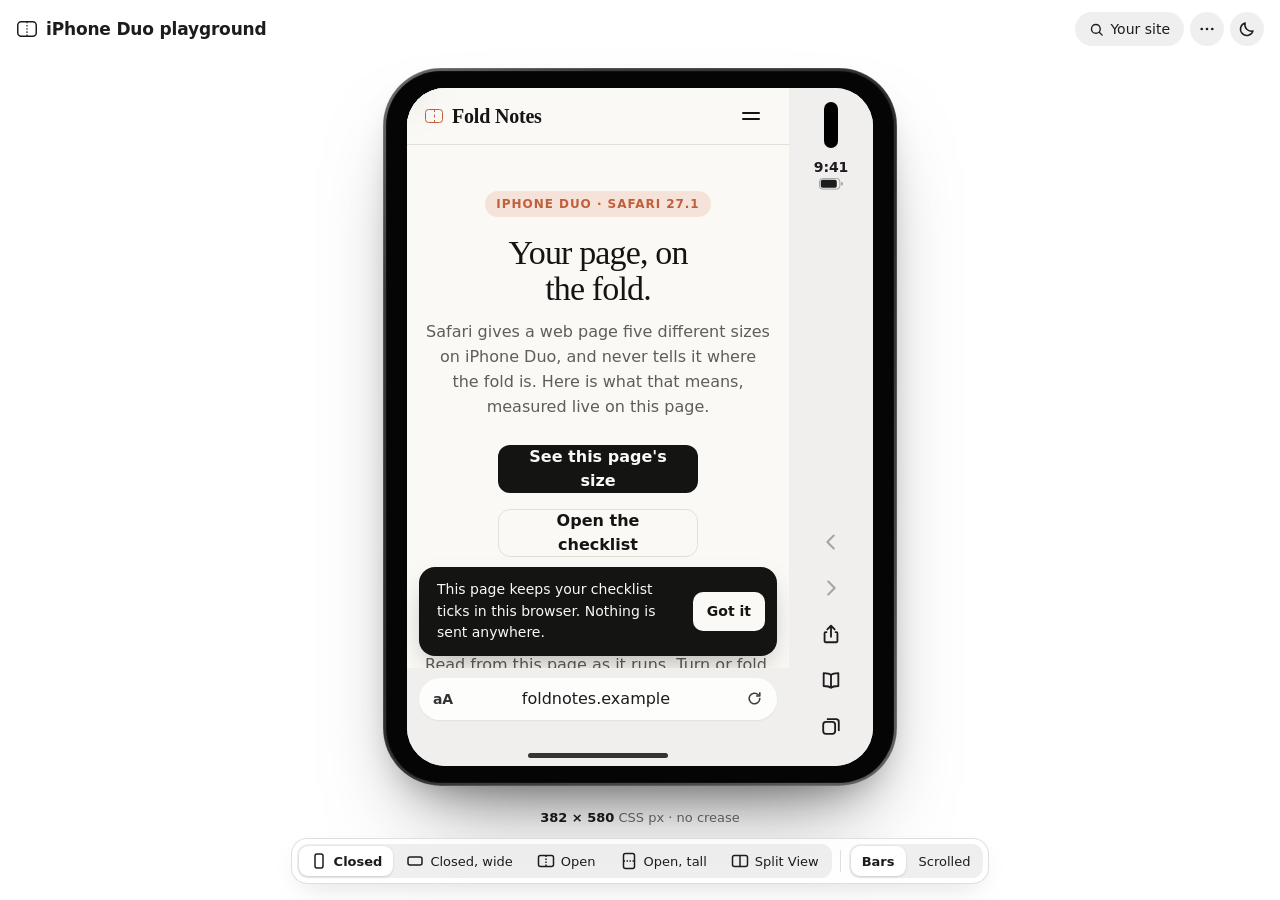
==== index.html @ cc3b06aa "iPhone Duo playground: your site at Safari 27.1's real viewports A static page that shows any websit" ====
<!doctype html>
<html lang="en">
<head>
  <meta charset="utf-8">
  <meta name="viewport" content="width=device-width, initial-scale=1, viewport-fit=cover">
  <meta name="color-scheme" content="light dark">
  <title>iPhone Duo playground</title>
  <meta name="description" content="See any website at the viewports Safari 27.1 really gives it on iPhone Duo: closed, open, turned and in Split View, with Safari's bars and the crease where they are.">
  <link rel="stylesheet" href="playground.css">
</head>
<body>
  <header class="top">
    <div class="brand">
      <svg class="glyph" width="22" height="22" viewBox="0 0 22 22" aria-hidden="true">
        <rect x="1.75" y="3.75" width="18.5" height="14.5" rx="3.5" fill="none" stroke="currentColor" stroke-width="1.5"/>
        <line x1="11" y1="3.75" x2="11" y2="18.25" stroke="currentColor" stroke-width="1.2" stroke-dasharray="1.6 1.6"/>
      </svg>
      <h1>iPhone Duo playground</h1>
    </div>
    <div class="top-actions">
      <button id="openSite" class="btn" type="button">
        <svg width="15" height="15" viewBox="0 0 24 24" aria-hidden="true"><circle cx="11" cy="11" r="7" fill="none" stroke="currentColor" stroke-width="2.2"/><path d="M16.5 16.5L21 21" stroke="currentColor" stroke-width="2.2" stroke-linecap="round"/></svg>
        <span>Your site</span>
      </button>
      <button id="menuBtn" class="btn icon" type="button" aria-label="More" aria-haspopup="dialog" aria-expanded="false">
        <svg width="18" height="18" viewBox="0 0 24 24" aria-hidden="true"><circle cx="5" cy="12" r="1.8" fill="currentColor"/><circle cx="12" cy="12" r="1.8" fill="currentColor"/><circle cx="19" cy="12" r="1.8" fill="currentColor"/></svg>
      </button>
      <button id="theme" class="btn icon" type="button" aria-label="Switch between light and dark">
        <svg width="18" height="18" viewBox="0 0 24 24" aria-hidden="true"><path d="M20 14.5A8.5 8.5 0 019.5 4a8.5 8.5 0 1010.5 10.5z" fill="none" stroke="currentColor" stroke-width="2" stroke-linejoin="round"/></svg>
      </button>
    </div>
  </header>

  <main class="stage" id="stage" aria-label="iPhone Duo preview">
    <div class="scaler" id="scaler">
      <div class="rig" id="rig">
        <div class="device" id="device">
          <div class="glass"></div>
          <i class="seam a" id="seamA" hidden></i><i class="seam b" id="seamB" hidden></i>
          <div class="screen" id="screen">
            <div class="vp" id="vp"><iframe id="frame" title="Website preview" referrerpolicy="no-referrer"></iframe></div>
            <div class="chrome" id="chrome"></div>
            <div class="crease" id="crease" hidden></div>
          </div>
        </div>
        <div class="foldfx" id="foldfx" hidden aria-hidden="true">
          <div class="veil" id="veil"></div>
          <div class="flap" id="flap">
            <div class="face inner"><i class="pane"></i><i class="sheen"></i></div>
            <div class="face outer"><i class="pane"></i><i class="island"></i><i class="sheen"></i></div>
          </div>
        </div>
      </div>
      <div class="fold-hint" id="foldHint" hidden>
        <button type="button" id="foldHintBtn" aria-expanded="false" aria-controls="foldTip">
          <svg width="12" height="12" viewBox="0 0 24 24" aria-hidden="true"><circle cx="12" cy="12" r="10" fill="none" stroke="currentColor" stroke-width="2.4"/><path d="M12 11v6M12 7.2v.1" stroke="currentColor" stroke-width="2.6" stroke-linecap="round"/></svg>
          Fold
        </button>
        <p class="fold-tip" id="foldTip" role="tooltip">The fold. Partly folded, the screen curves here and small controls are hard to tap. Keep buttons, links and fields off this line; text and images can cross it. From Apple's guidelines for iPhone Duo.</p>
      </div>
    </div>
  </main>

  <div class="dock">
    <p class="caption" id="caption" aria-live="polite"></p>
    <div class="toolbar" role="toolbar" aria-label="Preview settings">
      <div class="seg poses" role="radiogroup" aria-label="Pose" id="poses"></div>
      <span class="sep" aria-hidden="true"></span>
      <div class="seg" role="radiogroup" aria-label="Safari bars" id="bars">
        <button type="button" role="radio" aria-checked="true" data-v="svh" title="Safari bars shown">Bars</button>
        <button type="button" role="radio" aria-checked="false" data-v="lvh" title="Safari bars hidden, as after scrolling">Scrolled</button>
      </div>
      <span class="sep" aria-hidden="true" id="foldSep"></span>
      <div class="seg" role="radiogroup" aria-label="Fold" id="fold">
        <button type="button" role="radio" aria-checked="true" data-v="flat">Flat</button>
        <button type="button" role="radio" aria-checked="false" data-v="folded">Folded</button>
      </div>
    </div>
  </div>

  <div class="sheet-backdrop" id="sheet" hidden>
    <form class="sheet" id="sheetForm" role="dialog" aria-modal="true" aria-labelledby="sheetTitle">
      <h2 id="sheetTitle">Open a website</h2>
      <label class="sr-only" for="url">Website address</label>
      <input id="url" type="url" placeholder="your-site.com" inputmode="url" autocapitalize="off" autocorrect="off" spellcheck="false" autocomplete="url">
      <p class="sheet-note">Some sites refuse to be shown inside another page. If yours stays blank, run the playground locally or let the <a href="https://github.com/marigameo/skills" rel="noopener">fit-iphone-duo skill</a> open it in a real browser.</p>
      <div class="sheet-actions">
        <button type="button" class="btn quiet" id="useSample">Show the sample page</button>
        <span class="grow"></span>
        <button type="button" class="btn" id="cancel">Cancel</button>
        <button type="submit" class="btn primary">Open</button>
      </div>
    </form>
  </div>

  <div class="menu" id="menu" role="dialog" aria-label="More" hidden>
    <section>
      <h3>Page colour</h3>
      <p class="menu-note">Safari fills the space behind its bars with the page's background colour. It's read from the page when the browser allows; set it here when it can't be.</p>
      <div class="swatch-row">
        <label class="swatch"><input type="color" id="bg" value="#ffffff" aria-label="Page background colour"><span id="bgv">#ffffff</span></label>
        <button type="button" class="btn small" id="bgAuto">Read from page</button>
      </div>
    </section>
    <section>
      <div class="switch-row">
        <label for="flags"><h3>Safari feature flags</h3></label>
        <input type="checkbox" id="flags" class="switch" role="switch">
      </div>
      <p class="menu-note">The page sees Device Posture and Viewport Segments, as in Safari 27.1 with both flags turned on. Fold the open device to see segments appear. Off, the APIs are absent, as in Safari by default. Works on the sample page and pages from the same origin; reloads the page.</p>
    </section>
    <section>
      <h3>Use the numbers</h3>
      <div class="export-row">
        <button type="button" class="btn small" id="copyLink">Copy link to this view</button>
        <button type="button" class="btn small" id="copyPresets">Copy Playwright presets</button>
        <a class="btn small" href="poses.json" download>poses.json</a>
      </div>
    </section>
    <section>
      <h3>The numbers</h3>
      <table id="table">
        <thead><tr><th scope="col">Pose</th><th scope="col">Width</th><th scope="col">Height</th><th scope="col">Scrolled</th></tr></thead>
        <tbody></tbody>
      </table>
      <p class="menu-note">Viewport sizes in CSS pixels, from WebKit. Where Safari draws its bars inside the screen is approximate. All in <a href="poses.json">poses.json</a>, which the skill reads too.</p>
      <p class="menu-note" id="sources"></p>
    </section>
    <section>
      <p class="menu-note">Made by <a href="https://mariappan.netlify.app" rel="noopener">Mari</a> with the <a href="https://github.com/marigameo/skills" rel="noopener">fit-iphone-duo skill</a>. Rendered by your browser, not Safari. iPhone is a trademark of Apple Inc. This page is not affiliated with Apple.</p>
    </section>
  </div>

  <script src="duo-flags.js"></script>
  <script src="playground.js"></script>
</body>
</html>
---- playground.css ----
/* iphone-duo-playground. Reasons for every value: DESIGN.md. */

:root {
  color-scheme: light dark;
  --bg: light-dark(#f2f2f7, #000000);
  --stage: light-dark(radial-gradient(120% 90% at 50% 40%, #ffffff 0%, #ececf1 70%), radial-gradient(120% 90% at 50% 40%, #1c1c1e 0%, #000000 70%));
  --surface: light-dark(rgba(255, 255, 255, 0.78), rgba(44, 44, 46, 0.72));
  --surface-solid: light-dark(#ffffff, #2c2c2e);
  --ink: light-dark(#1c1c1e, #f2f2f7);
  --muted: light-dark(#6e6e73, #98989d);
  --line: light-dark(rgba(60, 60, 67, 0.16), rgba(84, 84, 88, 0.55));
  --fill: light-dark(rgba(120, 120, 128, 0.12), rgba(120, 120, 128, 0.24));
  --accent: light-dark(#007aff, #0a84ff);
  --crease: light-dark(#ff3b30, #ff453a);
  --font: -apple-system, "SF Pro Text", "SF Pro Display", system-ui, "Helvetica Neue", Helvetica, Arial, sans-serif;
}
:root[data-theme="light"] { color-scheme: light; }
:root[data-theme="dark"] { color-scheme: dark; }

* { box-sizing: border-box; }
html, body { margin: 0; }
body {
  font: 15px/1.45 var(--font);
  color: var(--ink);
  background: var(--bg);
  -webkit-font-smoothing: antialiased;
  background: var(--stage), var(--bg);
  height: 100dvh;
  display: grid;
  grid-template-rows: auto minmax(0, 1fr) auto;
  overflow: hidden;
}
a { color: var(--accent); text-decoration: none; }
a:hover { text-decoration: underline; }
[hidden] { display: none !important; }
.sr-only { position: absolute; width: 1px; height: 1px; overflow: hidden; clip: rect(0 0 0 0); white-space: nowrap; }

/* Header: small, out of the way */
.top {
  display: flex; align-items: center; justify-content: space-between; gap: 12px;
  padding: 12px max(16px, env(safe-area-inset-right)) 4px max(16px, env(safe-area-inset-left));
  position: relative; z-index: 2;
}
.brand { display: flex; align-items: center; gap: 8px; min-width: 0; }
.glyph { color: var(--ink); flex: none; }
h1 { font-size: 17px; font-weight: 600; letter-spacing: -0.01em; margin: 0; white-space: nowrap; }
.top-actions { display: flex; gap: 6px; flex: none; }

.btn {
  font: 500 14px/1 var(--font); color: var(--ink);
  background: var(--fill); border: 0; border-radius: 999px;
  padding: 0 14px; height: 34px; cursor: pointer;
  display: inline-flex; align-items: center; justify-content: center; gap: 6px; white-space: nowrap;
}
.btn:hover { background: color-mix(in srgb, var(--fill), var(--ink) 6%); }
.btn.primary { background: var(--accent); color: #fff; font-weight: 600; }
.btn.primary:hover { background: color-mix(in srgb, var(--accent), #000 8%); }
.btn.quiet { background: transparent; color: var(--accent); padding: 0 4px; }
.btn.icon { width: 34px; padding: 0; }
.btn.small { height: 28px; font-size: 13px; padding: 0 10px; }
button:focus-visible, input:focus-visible, a:focus-visible { outline: 2px solid var(--accent); outline-offset: 2px; }

/* Stage: everything else gives way to the device */
.stage {
  position: relative; min-height: 0;
  display: flex; align-items: center; justify-content: center;
  padding: 8px 16px;
}
.scaler { position: relative; flex: none; }
.rig { position: absolute; left: 0; top: 0; transform-origin: 0 0; }

/* Device, sized from Apple's millimetres (DESIGN.md §Device) */
.device {
  position: absolute; left: 0; top: 0;
  border-radius: var(--r-out, 58px);
  background: linear-gradient(135deg, #6e6e73 0%, #3a3a3c 18%, #2c2c2e 50%, #48484a 82%, #636366 100%);
  box-shadow:
    inset 0 0 0 0.5px rgba(255, 255, 255, 0.25),
    0 50px 90px -40px rgba(0, 0, 0, 0.55),
    0 18px 36px -18px rgba(0, 0, 0, 0.35);
}
.glass { position: absolute; inset: 3px; border-radius: calc(var(--r-out, 58px) - 3px); background: #050506; box-shadow: inset 0 0 0 1px rgba(255, 255, 255, 0.04); }
.seam { position: absolute; background: #141416; border-radius: 1px; }
.screen { position: absolute; overflow: hidden; background: var(--page-bg, #fff); border-radius: var(--r-screen, 38px); isolation: isolate; }
.vp { position: absolute; overflow: hidden; background: var(--page-bg, #fff); z-index: 1; }
.vp iframe { display: block; width: 100%; height: 100%; border: 0; background: transparent; }
.chrome { position: absolute; inset: 0; z-index: 2; pointer-events: none; }
.chrome .hit { pointer-events: auto; }

/* Safari's bars: the page colour, with a light material wash */
.bar { position: absolute; background: var(--page-bg, #fff); color: var(--bar-ink); font-family: var(--font); }
.bar::before { content: ""; position: absolute; inset: 0; background: var(--bar-wash); }
.bar > * { position: relative; }
.col { top: 0; bottom: 0; width: 84px; display: flex; flex-direction: column; align-items: center; padding: 14px 0 18px; }
.island { width: 14px; height: 46px; border-radius: 7px; background: #000; flex: none; }
.status { margin-top: 12px; display: flex; flex-direction: column; align-items: center; gap: 4px; font: 600 14px/1 var(--font); letter-spacing: -0.01em; }
.tools { margin-top: auto; display: flex; flex-direction: column; align-items: center; gap: 2px; }
.tools.row { flex-direction: row; margin: 0; width: 100%; justify-content: space-around; }
.ic { width: 44px; height: 44px; display: grid; place-items: center; color: var(--bar-ink); }
.ic svg { width: 22px; height: 22px; }
.ic.dim { opacity: 0.35; }
.tools.row .ic { height: 24px; }
.tools.row .ic svg { width: 19px; height: 19px; }

.bbar { display: flex; flex-direction: column; align-items: center; padding-top: 10px; }
.tbar { top: 0; left: 0; right: 0; height: 49px; display: grid; grid-template-columns: 1fr minmax(0, 2fr) 1fr; align-items: center; padding: 0 22px; }
.tbar .time { font: 600 15px/1 var(--font); letter-spacing: -0.01em; justify-self: start; }
.tbar .sys { justify-self: end; display: flex; gap: 6px; align-items: center; }
.tbar .sys svg { height: 12px; width: auto; }
.btbar { left: 0; right: 0; bottom: 0; height: 35px; display: flex; align-items: flex-start; padding-top: 1px; }
.btbar ~ .home { bottom: 4px; }

.pill {
  width: calc(100% - 24px); height: 42px; border-radius: 21px;
  background: var(--bar-fill); color: var(--bar-ink);
  border: 0; display: flex; align-items: center; gap: 8px; padding: 0 14px;
  font: 500 16px/1 var(--font); letter-spacing: -0.01em; cursor: text;
  box-shadow: 0 1px 2px rgba(0, 0, 0, 0.06);
}
.tbar .pill { width: 100%; height: 34px; border-radius: 17px; font-size: 15px; justify-self: center; }
.pill .aa { font: 600 14px/1 var(--font); opacity: 0.9; flex: none; }
.pill .host { flex: 1; min-width: 0; align-self: stretch; text-align: center; overflow: hidden; text-overflow: ellipsis; white-space: nowrap; border: 0; background: none; color: inherit; font: inherit; cursor: text; padding: 0; }
.pill .reload { flex: none; width: 30px; height: 30px; margin-right: -6px; border: 0; background: none; color: inherit; display: grid; place-items: center; border-radius: 50%; cursor: pointer; padding: 0; }
.pill .reload:active { background: rgba(120, 120, 128, 0.18); }
.pill svg { width: 17px; height: 17px; flex: none; opacity: 0.85; }
button.ic { border: 0; background: none; padding: 0; cursor: pointer; font: inherit; border-radius: 12px; }
button.ic:active:not(.dim) { background: rgba(120, 120, 128, 0.16); }
button.ic.dim { cursor: default; }
.mini { border: 0; background: none; color: var(--bar-ink); font: 600 13px/1 var(--font); cursor: text; padding: 6px 10px; justify-self: center; max-width: 100%; overflow: hidden; text-overflow: ellipsis; white-space: nowrap; }

.home { position: absolute; bottom: 8px; left: 50%; width: 140px; height: 5px; margin-left: -70px; border-radius: 3px; background: var(--home); z-index: 4; pointer-events: none; }
.divider { position: absolute; top: 0; bottom: 0; background: #000; display: grid; place-items: center; z-index: 3; }
.divider i { display: block; width: 4px; height: 40px; border-radius: 2px; background: #5a5a5e; }

/* The other app in Split View: neutral, unbranded */
.other { position: absolute; top: 0; bottom: 0; background: #f2f2f7; color: #1c1c1e; font-family: var(--font); overflow: hidden; }
.other .content { position: absolute; top: 0; bottom: 0; left: 0; padding: 22px 18px; }
.other h4 { margin: 0 0 14px; font: 700 26px/1.1 var(--font); letter-spacing: -0.02em; }
.other .search { height: 36px; border-radius: 10px; background: rgba(118, 118, 128, 0.12); margin-bottom: 16px; }
.other .card { background: #fff; border-radius: 12px; padding: 4px 14px; }
.other .row { padding: 11px 0; border-bottom: 0.5px solid rgba(60, 60, 67, 0.18); }
.other .row:last-child { border-bottom: 0; }
.other .row b, .other .row s { display: block; height: 9px; border-radius: 5px; background: rgba(60, 60, 67, 0.28); text-decoration: none; }
.other .row s { margin-top: 7px; height: 7px; background: rgba(60, 60, 67, 0.14); }
.other .ocol { position: absolute; top: 0; bottom: 0; right: 0; width: 84px; display: flex; flex-direction: column; align-items: center; padding: 14px 0 18px; color: #1c1c1e; }
.other .ocol .tools .ic { color: #007aff; }

/* The crease */
.crease { position: absolute; pointer-events: none; z-index: 5; }
.crease.v { top: 0; bottom: 0; width: 0; border-left: 1px solid rgba(0, 0, 0, 0.12); }
.crease.h { left: 0; right: 0; height: 0; border-top: 1px solid rgba(0, 0, 0, 0.12); }
.crease::before, .crease::after { content: ""; position: absolute; opacity: 0; transition: opacity 460ms cubic-bezier(0.32, 0.72, 0, 1); }
.crease.v::before { top: 0; bottom: 0; left: -14px; width: 28px; background: linear-gradient(90deg, rgba(0,0,0,0) 0%, rgba(0,0,0,.16) 42%, rgba(0,0,0,.22) 50%, rgba(0,0,0,.16) 58%, rgba(0,0,0,0) 100%); }
.crease.h::before { left: 0; right: 0; top: -14px; height: 28px; background: linear-gradient(180deg, rgba(0,0,0,0) 0%, rgba(0,0,0,.16) 42%, rgba(0,0,0,.22) 50%, rgba(0,0,0,.16) 58%, rgba(0,0,0,0) 100%); }
.crease.v::after { top: 0; bottom: 0; left: -1px; border-left: 2px dashed var(--crease); }
.crease.h::after { left: 0; right: 0; top: -1px; border-top: 2px dashed var(--crease); }
.crease.folded::before { opacity: 1; }
.crease.folded::after { opacity: 0.7; }

/* Smooth state changes (DESIGN.md §Motion) */
@keyframes soft-in { from { opacity: 0; } }
.vp.glide { transition: top 420ms cubic-bezier(0.32, 0.72, 0, 1), height 420ms cubic-bezier(0.32, 0.72, 0, 1); }
.chrome.fade .bar > *, .chrome.fade .home, .chrome.fade .other { animation: soft-in 320ms ease both; }
.fold-hint:not([hidden]) { animation: soft-in 420ms ease 120ms both; }

/* The fold marker: outside the screen, at the crease's end; explains itself on hover, focus or tap */
.stage.crease-v { padding-top: 40px; }
.stage.crease-h { padding-left: 64px; padding-right: 64px; }
.fold-hint { position: absolute; z-index: 6; }
.fold-hint button {
  display: inline-flex; align-items: center; gap: 5px; height: 24px; padding: 0 9px;
  font: 600 12px/1 var(--font); color: var(--muted); background: var(--surface);
  -webkit-backdrop-filter: blur(16px); backdrop-filter: blur(16px);
  border: 0.5px solid var(--line); border-radius: 999px; cursor: help; white-space: nowrap;
}
.fold-hint button:hover, .fold-hint button[aria-expanded="true"] { color: var(--ink); }
.fold-hint.v { transform: translate(-50%, -100%); padding-bottom: 8px; }
.fold-hint.v::after { content: ""; position: absolute; left: 50%; bottom: 1px; height: 6px; border-left: 1px solid var(--line); }
.fold-hint.h { transform: translate(-100%, -50%); padding-right: 8px; }
.fold-hint.h::after { content: ""; position: absolute; top: 50%; right: 1px; width: 6px; border-top: 1px solid var(--line); }
.fold-tip {
  position: absolute; width: 260px; margin: 0; padding: 10px 12px; font-size: 13px; line-height: 1.45; color: var(--ink);
  background: var(--surface-solid); border-radius: 12px; box-shadow: 0 12px 32px -10px rgba(0, 0, 0, 0.3), 0 0 0 0.5px var(--line);
  opacity: 0; visibility: hidden; transition: opacity 220ms ease, visibility 220ms, margin-top 220ms ease; margin-top: -3px; pointer-events: none;
}
.fold-hint.v .fold-tip { left: 50%; top: calc(100% + 4px); transform: translateX(-50%); }
.fold-hint.h .fold-tip { left: 0; top: calc(100% + 6px); }
.fold-hint:hover .fold-tip, .fold-hint:focus-within .fold-tip, .fold-hint.open .fold-tip { opacity: 1; visibility: visible; margin-top: 0; }

/* The fold animation: the cover swings on the hinge as frosted glass; the screen under it un-blurs */
.foldfx { position: absolute; left: 0; top: 0; pointer-events: none; perspective: 3200px; z-index: 7; }
.veil { position: absolute; }
.flap { position: absolute; transform-style: preserve-3d; will-change: transform; }
.flap .face { position: absolute; inset: 0; backface-visibility: hidden; -webkit-backface-visibility: hidden; overflow: hidden; }
.flap .face { box-sizing: border-box; }
.flap .face.outer { transform: var(--outer-flip); border-radius: var(--r-out, 58px); border: 3px solid transparent;
  background: linear-gradient(#050506, #050506) padding-box, linear-gradient(135deg, #6e6e73 0%, #3a3a3c 18%, #2c2c2e 50%, #48484a 82%, #636366 100%) border-box; }
.flap .face.inner { background: transparent; border: 3px solid #4a4a4e; }
.flap .pane { position: absolute; box-shadow: inset 0 0 0 0.5px rgba(255, 255, 255, 0.35); }
.flap .face.inner .pane {
  /* Clear glass: the page under the cover, already blurred by the veil, shows through. The black screen edge
     is drawn as a spread shadow so the pane itself stays see-through. */
  background:
    linear-gradient(160deg, rgba(255, 255, 255, 0.30), rgba(255, 255, 255, 0.03) 42%, rgba(255, 255, 255, 0.14)),
    color-mix(in srgb, var(--page-bg, #fff) 18%, transparent);
  box-shadow: 0 0 0 80px #050506, inset 0 0 0 0.5px rgba(255, 255, 255, 0.45), inset 0 0 40px rgba(255, 255, 255, 0.22);
}
.flap .face.outer .pane { background: linear-gradient(200deg, rgba(255, 255, 255, 0.24), transparent 50%, rgba(255, 255, 255, 0.08)), var(--page-bg, #fff); }
.flap .island { position: absolute; width: 14px; height: 46px; border-radius: 7px; background: #000; }
.flap .sheen { position: absolute; inset: 0; background: linear-gradient(115deg, transparent 30%, rgba(255, 255, 255, 0.22) 48%, transparent 62%); background-size: 260% 100%; background-position: var(--sheen, 50%) 0; mix-blend-mode: screen; }
.flap .face::after { content: ""; position: absolute; inset: 0; background: #000; opacity: var(--shade, 0); pointer-events: none; }

/* Dock: one caption line and one toolbar */
.dock { display: flex; flex-direction: column; align-items: center; gap: 10px; padding: 6px 16px max(16px, env(safe-area-inset-bottom)); }
.caption { margin: 0; text-align: center; font-size: 13px; color: var(--muted); }
.caption strong { color: var(--ink); font-weight: 600; font-variant-numeric: tabular-nums; }
.est { display: inline-block; width: 6px; height: 6px; border-radius: 50%; background: var(--crease); vertical-align: 2px; margin-left: 4px; }

.toolbar {
  display: flex; align-items: center; gap: 8px; flex-wrap: wrap; justify-content: center;
  padding: 5px; border-radius: 16px;
  background: var(--surface); -webkit-backdrop-filter: blur(24px) saturate(1.6); backdrop-filter: blur(24px) saturate(1.6);
  border: 0.5px solid var(--line);
  box-shadow: 0 10px 30px -12px rgba(0, 0, 0, 0.18);
  max-width: 100%;
}
.sep { width: 1px; height: 22px; background: var(--line); flex: none; }
.seg { display: flex; background: var(--fill); border-radius: 11px; padding: 2px; gap: 2px; }
.seg button {
  font: 500 13px/1 var(--font); color: var(--ink);
  background: transparent; border: 0; border-radius: 9px; padding: 0 11px; height: 30px;
  cursor: pointer; white-space: nowrap; display: inline-flex; align-items: center; gap: 6px;
}
.seg button svg { width: 18px; height: 18px; flex: none; }
.seg button[aria-checked="true"] { background: var(--surface-solid); font-weight: 600; box-shadow: 0 1px 3px rgba(0, 0, 0, 0.12), 0 0 0 0.5px rgba(0, 0, 0, 0.04); }

/* Sheet for the address */
.sheet-backdrop { position: fixed; inset: 0; z-index: 20; background: rgba(0, 0, 0, 0.28); -webkit-backdrop-filter: blur(6px); backdrop-filter: blur(6px); display: grid; align-items: start; justify-items: center; padding: 14vh 16px 16px; }
.sheet { width: min(520px, 100%); background: var(--surface-solid); border-radius: 22px; padding: 20px; box-shadow: 0 30px 80px -20px rgba(0, 0, 0, 0.4); display: grid; gap: 12px; }
.sheet h2 { margin: 0; font-size: 20px; font-weight: 700; letter-spacing: -0.01em; }
.sheet input { font: 17px var(--font); color: var(--ink); background: var(--fill); border: 0; border-radius: 12px; padding: 0 14px; height: 46px; width: 100%; }
.sheet input::placeholder { color: var(--muted); }
.sheet-note { margin: 0; font-size: 13px; color: var(--muted); }
.sheet-actions { display: flex; align-items: center; gap: 8px; flex-wrap: wrap; }
.grow { flex: 1; }

/* Menu */
.menu { position: fixed; z-index: 15; top: 54px; right: max(16px, env(safe-area-inset-right)); width: min(360px, calc(100vw - 32px)); max-height: calc(100dvh - 70px); overflow: auto; background: var(--surface-solid); border-radius: 18px; padding: 6px 16px; box-shadow: 0 24px 60px -16px rgba(0, 0, 0, 0.35), 0 0 0 0.5px var(--line); }
.menu section { padding: 12px 0; border-bottom: 0.5px solid var(--line); }
.menu section:last-child { border-bottom: 0; }
.menu h3 { margin: 0 0 6px; font-size: 13px; font-weight: 600; color: var(--muted); text-transform: uppercase; letter-spacing: 0.02em; }
.menu-note { margin: 6px 0 0; font-size: 13px; color: var(--muted); }
.swatch-row { display: flex; align-items: center; justify-content: space-between; margin-top: 10px; }
.swatch { display: inline-flex; align-items: center; gap: 10px; cursor: pointer; }
.swatch input { width: 32px; height: 32px; border: 0.5px solid var(--line); border-radius: 9px; padding: 2px; background: var(--fill); cursor: pointer; }
.swatch span { font: 500 13px ui-monospace, "SF Mono", Menlo, monospace; color: var(--muted); }
.switch-row { display: flex; align-items: center; justify-content: space-between; gap: 12px; }
.switch-row h3 { margin: 0; }
.switch { appearance: none; -webkit-appearance: none; width: 51px; height: 31px; border-radius: 16px; background: var(--fill); position: relative; cursor: pointer; flex: none; margin: 0; transition: background 200ms; }
.switch::after { content: ""; position: absolute; top: 2px; left: 2px; width: 27px; height: 27px; border-radius: 50%; background: #fff; box-shadow: 0 3px 8px rgba(0, 0, 0, 0.15), 0 1px 1px rgba(0, 0, 0, 0.16); transition: transform 200ms cubic-bezier(0.2, 0.8, 0.2, 1); }
.switch:checked { background: #34c759; }
.switch:checked::after { transform: translateX(20px); }
.export-row { display: flex; flex-wrap: wrap; gap: 8px; margin-top: 8px; }
a.btn { text-decoration: none; }
table { border-collapse: collapse; width: 100%; font-size: 13px; font-variant-numeric: tabular-nums; }
th, td { text-align: left; padding: 6px 4px; border-bottom: 0.5px solid var(--line); }
th { color: var(--muted); font-weight: 500; }
tr.current td { font-weight: 600; }

/* Narrow: icons only in the pose control */
@media (max-width: 760px) {
  .poses button span { display: none; }
  .poses button { padding: 0 9px; }
  #openSite span { display: none; }
  #openSite { width: 34px; padding: 0; }
}
@media (max-width: 420px) {
  h1 { font-size: 15px; }
  .sep { display: none; }
  .toolbar { gap: 6px; }
}

@media (prefers-reduced-motion: reduce) {
  .vp.glide, .crease::before, .crease::after, .fold-tip, .switch, .switch::after { transition: none; }
  .chrome.fade .bar > *, .chrome.fade .home, .chrome.fade .other, .fold-hint:not([hidden]) { animation: none; }
}
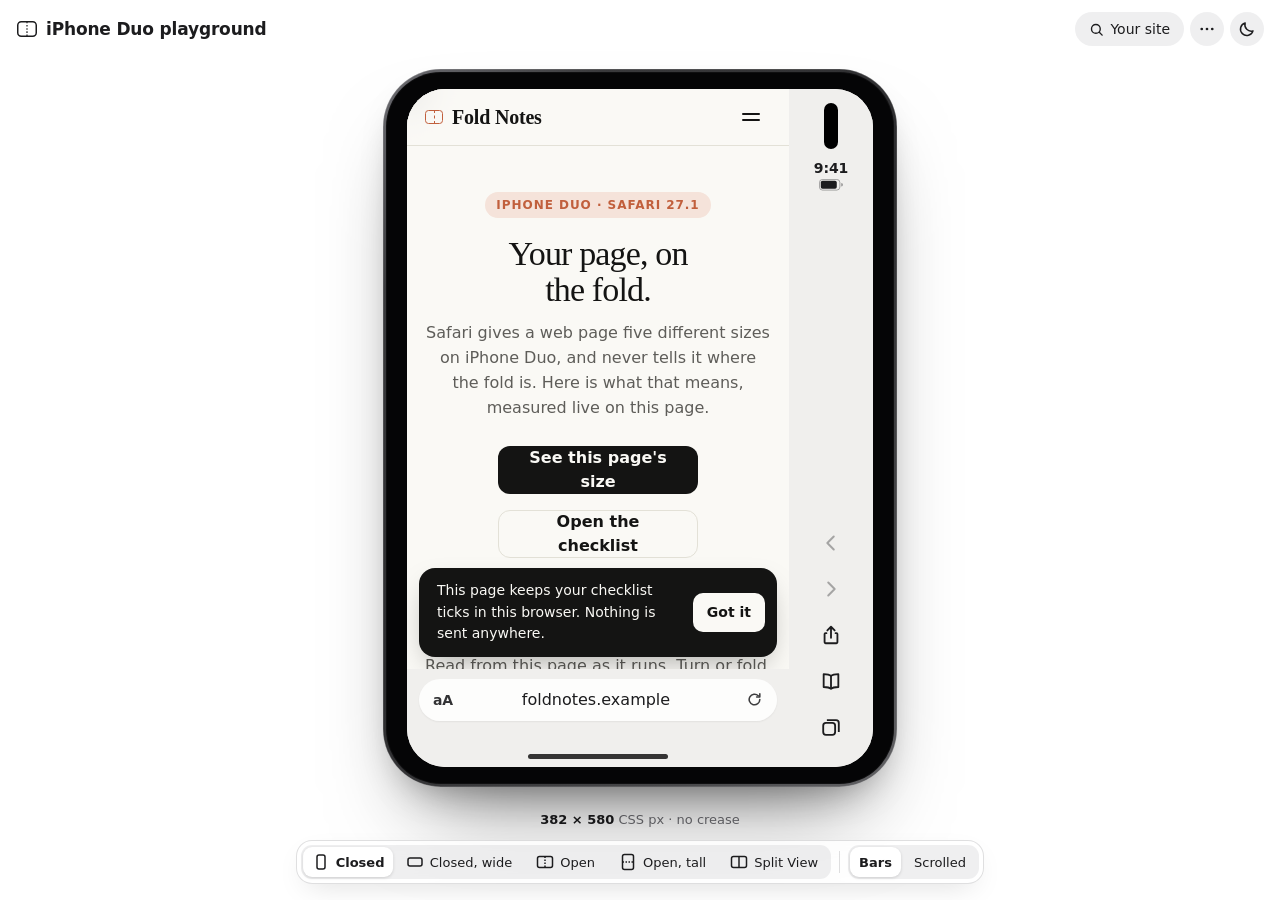
==== commit c040253a: "Polish: design-engineering and Apple-style motion passes, Chromium repaint fix Audited against Emil " ====
--- a/index.html
+++ b/index.html
@@ -26,7 +26,8 @@
         <svg width="18" height="18" viewBox="0 0 24 24" aria-hidden="true"><circle cx="5" cy="12" r="1.8" fill="currentColor"/><circle cx="12" cy="12" r="1.8" fill="currentColor"/><circle cx="19" cy="12" r="1.8" fill="currentColor"/></svg>
       </button>
       <button id="theme" class="btn icon" type="button" aria-label="Switch between light and dark">
-        <svg width="18" height="18" viewBox="0 0 24 24" aria-hidden="true"><path d="M20 14.5A8.5 8.5 0 019.5 4a8.5 8.5 0 1010.5 10.5z" fill="none" stroke="currentColor" stroke-width="2" stroke-linejoin="round"/></svg>
+        <svg class="moon" width="18" height="18" viewBox="0 0 24 24" aria-hidden="true"><path d="M20 14.5A8.5 8.5 0 019.5 4a8.5 8.5 0 1010.5 10.5z" fill="none" stroke="currentColor" stroke-width="2" stroke-linejoin="round"/></svg>
+        <svg class="sun" width="18" height="18" viewBox="0 0 24 24" aria-hidden="true"><g fill="none" stroke="currentColor" stroke-width="2" stroke-linecap="round"><circle cx="12" cy="12" r="4"/><path d="M12 2.5v2M12 19.5v2M2.5 12h2M19.5 12h2M5.3 5.3l1.4 1.4M17.3 17.3l1.4 1.4M5.3 18.7l1.4-1.4M17.3 6.7l1.4-1.4"/></g></svg>
       </button>
     </div>
   </header>
@@ -112,8 +113,8 @@
     <section>
       <h3>Use the numbers</h3>
       <div class="export-row">
-        <button type="button" class="btn small" id="copyLink">Copy link to this view</button>
-        <button type="button" class="btn small" id="copyPresets">Copy Playwright presets</button>
+        <button type="button" class="btn small" id="copyLink"><span>Copy link to this view</span></button>
+        <button type="button" class="btn small" id="copyPresets"><span>Copy Playwright presets</span></button>
         <a class="btn small" href="poses.json" download>poses.json</a>
       </div>
     </section>
--- a/playground.css
+++ b/playground.css
@@ -12,6 +12,9 @@
   --fill: light-dark(rgba(120, 120, 128, 0.12), rgba(120, 120, 128, 0.24));
   --accent: light-dark(#007aff, #0a84ff);
   --crease: light-dark(#ff3b30, #ff453a);
+  --thumb: light-dark(#ffffff, #636366);
+  --ease-out: cubic-bezier(0.23, 1, 0.32, 1);
+  --ease-drawer: cubic-bezier(0.32, 0.72, 0, 1);
   --font: -apple-system, "SF Pro Text", "SF Pro Display", system-ui, "Helvetica Neue", Helvetica, Arial, sans-serif;
 }
 :root[data-theme="light"] { color-scheme: light; }
@@ -31,7 +34,6 @@
   overflow: hidden;
 }
 a { color: var(--accent); text-decoration: none; }
-a:hover { text-decoration: underline; }
 [hidden] { display: none !important; }
 .sr-only { position: absolute; width: 1px; height: 1px; overflow: hidden; clip: rect(0 0 0 0); white-space: nowrap; }
 
@@ -51,10 +53,32 @@
   background: var(--fill); border: 0; border-radius: 999px;
   padding: 0 14px; height: 34px; cursor: pointer;
   display: inline-flex; align-items: center; justify-content: center; gap: 6px; white-space: nowrap;
-}
-.btn:hover { background: color-mix(in srgb, var(--fill), var(--ink) 6%); }
+  position: relative; transition: background-color 150ms ease, transform 160ms var(--ease-out);
+}
+.btn:active { transform: scale(0.97); }
+.btn span { transition: filter 120ms ease, opacity 120ms ease; }
+.btn.swap span { filter: blur(2px); opacity: 0; }
 .btn.primary { background: var(--accent); color: #fff; font-weight: 600; }
-.btn.primary:hover { background: color-mix(in srgb, var(--accent), #000 8%); }
+/* Hover only where there is a real pointer: on touch it sticks after a tap */
+@media (hover: hover) and (pointer: fine) {
+  a:hover { text-decoration: underline; }
+  .btn:hover { background: color-mix(in srgb, var(--fill), var(--ink) 6%); }
+  .btn.primary:hover { background: color-mix(in srgb, var(--accent), #000 8%); }
+  .fold-hint button:hover { color: var(--ink); }
+}
+/* A finger needs 44pt; the controls stay their size and only the touch area grows */
+@media (pointer: coarse) {
+  .seg button::before, .top .btn::before { content: ""; position: absolute; inset: -7px 0; }
+  .top .btn::before { inset: -5px 0; }
+}
+#theme { display: inline-grid; }
+#theme svg { grid-area: 1 / 1; transition: opacity 200ms var(--ease-out), transform 200ms var(--ease-out); }
+#theme .sun, :root[data-theme="dark"] #theme .moon { opacity: 0; transform: rotate(-60deg) scale(0.6); }
+:root[data-theme="dark"] #theme .sun { opacity: 1; transform: none; }
+@media (prefers-color-scheme: dark) {
+  :root:not([data-theme="light"]) #theme .moon { opacity: 0; transform: rotate(-60deg) scale(0.6); }
+  :root:not([data-theme="light"]) #theme .sun { opacity: 1; transform: none; }
+}
 .btn.quiet { background: transparent; color: var(--accent); padding: 0 4px; }
 .btn.icon { width: 34px; padding: 0; }
 .btn.small { height: 28px; font-size: 13px; padding: 0 10px; }
@@ -83,6 +107,10 @@
 .seam { position: absolute; background: #141416; border-radius: 1px; }
 .screen { position: absolute; overflow: hidden; background: var(--page-bg, #fff); border-radius: var(--r-screen, 38px); isolation: isolate; }
 .vp { position: absolute; overflow: hidden; background: var(--page-bg, #fff); z-index: 1; }
+/* Chromium bug workaround: after the device changes size and the page moves (outer screen → Split View), Chromium
+   left the page's fixed elements drawn without their text until something repainted them. Keeping the page on its
+   own layer prevents it; text sharpness and frame rate measured unchanged (DESIGN.md §Device). */
+.vp { will-change: transform; }
 .vp iframe { display: block; width: 100%; height: 100%; border: 0; background: transparent; }
 .chrome { position: absolute; inset: 0; z-index: 2; pointer-events: none; }
 .chrome .hit { pointer-events: auto; }
@@ -126,6 +154,14 @@
 button.ic { border: 0; background: none; padding: 0; cursor: pointer; font: inherit; border-radius: 12px; }
 button.ic:active:not(.dim) { background: rgba(120, 120, 128, 0.16); }
 button.ic.dim { cursor: default; }
+/* Safari's load progress, along the bottom of the address field. The playground can't see another site's real
+   progress, so it creeps towards 90% and completes on load (DESIGN.md §Safari's bars) */
+.pill::after, .mini::after {
+  content: ""; position: absolute; left: 14px; right: 14px; bottom: 0; height: 2.5px; border-radius: 2px;
+  background: var(--accent); transform: scaleX(0); transform-origin: left; opacity: 0; pointer-events: none;
+}
+.chrome.loading .pill::after, .chrome.loading .mini::after { opacity: 1; transform: scaleX(0.9); transition: transform 6s var(--ease-out); }
+.chrome.loaded .pill::after, .chrome.loaded .mini::after { opacity: 0; transform: scaleX(1); transition: transform 200ms var(--ease-out), opacity 250ms ease 200ms; }
 .mini { border: 0; background: none; color: var(--bar-ink); font: 600 13px/1 var(--font); cursor: text; padding: 6px 10px; justify-self: center; max-width: 100%; overflow: hidden; text-overflow: ellipsis; white-space: nowrap; }
 
 .home { position: absolute; bottom: 8px; left: 50%; width: 140px; height: 5px; margin-left: -70px; border-radius: 3px; background: var(--home); z-index: 4; pointer-events: none; }
@@ -149,7 +185,7 @@
 .crease { position: absolute; pointer-events: none; z-index: 5; }
 .crease.v { top: 0; bottom: 0; width: 0; border-left: 1px solid rgba(0, 0, 0, 0.12); }
 .crease.h { left: 0; right: 0; height: 0; border-top: 1px solid rgba(0, 0, 0, 0.12); }
-.crease::before, .crease::after { content: ""; position: absolute; opacity: 0; transition: opacity 460ms cubic-bezier(0.32, 0.72, 0, 1); }
+.crease::before, .crease::after { content: ""; position: absolute; opacity: 0; transition: opacity 460ms var(--ease-drawer); }
 .crease.v::before { top: 0; bottom: 0; left: -14px; width: 28px; background: linear-gradient(90deg, rgba(0,0,0,0) 0%, rgba(0,0,0,.16) 42%, rgba(0,0,0,.22) 50%, rgba(0,0,0,.16) 58%, rgba(0,0,0,0) 100%); }
 .crease.h::before { left: 0; right: 0; top: -14px; height: 28px; background: linear-gradient(180deg, rgba(0,0,0,0) 0%, rgba(0,0,0,.16) 42%, rgba(0,0,0,.22) 50%, rgba(0,0,0,.16) 58%, rgba(0,0,0,0) 100%); }
 .crease.v::after { top: 0; bottom: 0; left: -1px; border-left: 2px dashed var(--crease); }
@@ -159,7 +195,7 @@
 
 /* Smooth state changes (DESIGN.md §Motion) */
 @keyframes soft-in { from { opacity: 0; } }
-.vp.glide { transition: top 420ms cubic-bezier(0.32, 0.72, 0, 1), height 420ms cubic-bezier(0.32, 0.72, 0, 1); }
+.vp.glide { transition: top 420ms var(--ease-drawer), height 420ms var(--ease-drawer); }
 .chrome.fade .bar > *, .chrome.fade .home, .chrome.fade .other { animation: soft-in 320ms ease both; }
 .fold-hint:not([hidden]) { animation: soft-in 420ms ease 120ms both; }
 
@@ -173,7 +209,7 @@
   -webkit-backdrop-filter: blur(16px); backdrop-filter: blur(16px);
   border: 0.5px solid var(--line); border-radius: 999px; cursor: help; white-space: nowrap;
 }
-.fold-hint button:hover, .fold-hint button[aria-expanded="true"] { color: var(--ink); }
+.fold-hint button[aria-expanded="true"] { color: var(--ink); }
 .fold-hint.v { transform: translate(-50%, -100%); padding-bottom: 8px; }
 .fold-hint.v::after { content: ""; position: absolute; left: 50%; bottom: 1px; height: 6px; border-left: 1px solid var(--line); }
 .fold-hint.h { transform: translate(-100%, -50%); padding-right: 8px; }
@@ -181,11 +217,17 @@
 .fold-tip {
   position: absolute; width: 260px; margin: 0; padding: 10px 12px; font-size: 13px; line-height: 1.45; color: var(--ink);
   background: var(--surface-solid); border-radius: 12px; box-shadow: 0 12px 32px -10px rgba(0, 0, 0, 0.3), 0 0 0 0.5px var(--line);
-  opacity: 0; visibility: hidden; transition: opacity 220ms ease, visibility 220ms, margin-top 220ms ease; margin-top: -3px; pointer-events: none;
-}
-.fold-hint.v .fold-tip { left: 50%; top: calc(100% + 4px); transform: translateX(-50%); }
+  opacity: 0; visibility: hidden; pointer-events: none; transform: var(--tx, none) scale(0.97); transform-origin: top left;
+  transition: opacity 100ms var(--ease-out), transform 100ms var(--ease-out), visibility 0s 100ms;
+}
+.fold-hint.v .fold-tip { left: 50%; top: calc(100% + 4px); --tx: translateX(-50%); transform-origin: top center; }
 .fold-hint.h .fold-tip { left: 0; top: calc(100% + 6px); }
-.fold-hint:hover .fold-tip, .fold-hint:focus-within .fold-tip, .fold-hint.open .fold-tip { opacity: 1; visibility: visible; margin-top: 0; }
+/* Open when pressed, on keyboard focus, or after a moment of mouse hover (.hover, set in playground.js);
+   "shut" keeps it closed after a second press until the pointer or focus leaves */
+.fold-hint.open .fold-tip, .fold-hint:not(.shut):is(.hover, :has(:focus-visible)) .fold-tip {
+  opacity: 1; visibility: visible; transform: var(--tx, none);
+  transition: opacity 150ms var(--ease-out), transform 150ms var(--ease-out), visibility 0s;
+}
 
 /* The fold animation: the cover swings on the hinge as frosted glass; the screen under it un-blurs */
 .foldfx { position: absolute; left: 0; top: 0; pointer-events: none; perspective: 3200px; z-index: 7; }
@@ -218,25 +260,52 @@
 
 .toolbar {
   display: flex; align-items: center; gap: 8px; flex-wrap: wrap; justify-content: center;
-  padding: 5px; border-radius: 16px;
+  padding: 5px; border-radius: 16px; position: relative; isolation: isolate;
+  max-width: 100%;
+}
+/* The toolbar's material is its own layer, so it can stretch to a new width without stretching the controls
+   (playground.js, flipToolbar). Its groups slide to their new places from where they were. */
+.toolbar::before {
+  content: ""; position: absolute; inset: 0; z-index: -1; border-radius: inherit;
   background: var(--surface); -webkit-backdrop-filter: blur(24px) saturate(1.6); backdrop-filter: blur(24px) saturate(1.6);
   border: 0.5px solid var(--line);
   box-shadow: 0 10px 30px -12px rgba(0, 0, 0, 0.18);
-  max-width: 100%;
-}
+  transform: translate(var(--tx, 0), var(--ty, 0)) scale(var(--sx, 1), var(--sy, 1));
+  transition: transform 260ms var(--ease-out);
+}
+.toolbar > * { transition: transform 260ms var(--ease-out), opacity 200ms var(--ease-out); }
+@starting-style { .toolbar > * { opacity: 0; } }
+.toolbar.flip::before, .toolbar.flip > * { transition: none; }
 .sep { width: 1px; height: 22px; background: var(--line); flex: none; }
-.seg { display: flex; background: var(--fill); border-radius: 11px; padding: 2px; gap: 2px; }
-.seg button {
+.seg { position: relative; display: flex; background: var(--fill); border-radius: 11px; padding: 2px; gap: 2px; }
+.seg button, .seg .on i {
   font: 500 13px/1 var(--font); color: var(--ink);
   background: transparent; border: 0; border-radius: 9px; padding: 0 11px; height: 30px;
-  cursor: pointer; white-space: nowrap; display: inline-flex; align-items: center; gap: 6px;
-}
-.seg button svg { width: 18px; height: 18px; flex: none; }
-.seg button[aria-checked="true"] { background: var(--surface-solid); font-weight: 600; box-shadow: 0 1px 3px rgba(0, 0, 0, 0.12), 0 0 0 0.5px rgba(0, 0, 0, 0.04); }
+  cursor: pointer; white-space: nowrap; display: inline-flex; align-items: center; justify-content: center; gap: 6px;
+}
+.seg button { position: relative; transition: opacity 200ms ease; }
+/* Feedback on press, as iOS dims a segment under the finger; the choice still commits on release */
+.seg button:active { opacity: 0.5; transition: none; }
+.seg button svg, .seg .on svg { width: 18px; height: 18px; flex: none; }
+/* The selected segment: a copy of the row in the selected style, clipped to the chosen segment. Moving the clip
+   slides the thumb, label weight and colour together, with no text shift (DESIGN.md §Motion) */
+.seg .on { position: absolute; inset: 2px; pointer-events: none; filter: drop-shadow(0 1px 1.5px rgba(0, 0, 0, 0.14)); }
+.seg .on > span { display: flex; gap: 2px; width: max-content; background: var(--thumb); transition: clip-path 260ms var(--ease-out); }
+.seg .on i { font-style: normal; font-weight: 600; padding: 0; flex: none; }
 
 /* Sheet for the address */
 .sheet-backdrop { position: fixed; inset: 0; z-index: 20; background: rgba(0, 0, 0, 0.28); -webkit-backdrop-filter: blur(6px); backdrop-filter: blur(6px); display: grid; align-items: start; justify-items: center; padding: 14vh 16px 16px; }
 .sheet { width: min(520px, 100%); background: var(--surface-solid); border-radius: 22px; padding: 20px; box-shadow: 0 30px 80px -20px rgba(0, 0, 0, 0.4); display: grid; gap: 12px; }
+/* The sheet and the menu ease in and leave faster; the menu grows from the ⋯ button (DESIGN.md §Motion) */
+.sheet-backdrop, .sheet, .menu { transition: opacity 220ms var(--ease-out), transform 220ms var(--ease-out), display 220ms allow-discrete; }
+.sheet-backdrop[hidden], .sheet-backdrop[hidden] .sheet, .menu[hidden] { opacity: 0; transition-duration: 140ms; pointer-events: none; }
+.sheet-backdrop[hidden] .sheet { transform: scale(0.97); }
+.menu[hidden] { transform: scale(0.96); }
+@starting-style {
+  .sheet-backdrop:not([hidden]), .sheet-backdrop:not([hidden]) .sheet, .menu:not([hidden]) { opacity: 0; }
+  .sheet-backdrop:not([hidden]) .sheet { transform: scale(0.97); }
+  .menu:not([hidden]) { transform: scale(0.96); }
+}
 .sheet h2 { margin: 0; font-size: 20px; font-weight: 700; letter-spacing: -0.01em; }
 .sheet input { font: 17px var(--font); color: var(--ink); background: var(--fill); border: 0; border-radius: 12px; padding: 0 14px; height: 46px; width: 100%; }
 .sheet input::placeholder { color: var(--muted); }
@@ -245,7 +314,7 @@
 .grow { flex: 1; }
 
 /* Menu */
-.menu { position: fixed; z-index: 15; top: 54px; right: max(16px, env(safe-area-inset-right)); width: min(360px, calc(100vw - 32px)); max-height: calc(100dvh - 70px); overflow: auto; background: var(--surface-solid); border-radius: 18px; padding: 6px 16px; box-shadow: 0 24px 60px -16px rgba(0, 0, 0, 0.35), 0 0 0 0.5px var(--line); }
+.menu { position: fixed; z-index: 15; top: 54px; right: max(16px, env(safe-area-inset-right)); width: min(360px, calc(100vw - 32px)); max-height: calc(100dvh - 70px); overflow: auto; transform-origin: calc(100% - 57px) 0; background: var(--surface-solid); border-radius: 18px; padding: 6px 16px; box-shadow: 0 24px 60px -16px rgba(0, 0, 0, 0.35), 0 0 0 0.5px var(--line); }
 .menu section { padding: 12px 0; border-bottom: 0.5px solid var(--line); }
 .menu section:last-child { border-bottom: 0; }
 .menu h3 { margin: 0 0 6px; font-size: 13px; font-weight: 600; color: var(--muted); text-transform: uppercase; letter-spacing: 0.02em; }
@@ -269,7 +338,7 @@
 
 /* Narrow: icons only in the pose control */
 @media (max-width: 760px) {
-  .poses button span { display: none; }
+  .poses button span, .poses i span { display: none; }
   .poses button { padding: 0 9px; }
   #openSite span { display: none; }
   #openSite { width: 34px; padding: 0; }
@@ -280,7 +349,34 @@
   .toolbar { gap: 6px; }
 }
 
+/* First load: the device settles in, then the caption and the toolbar (DESIGN.md §Motion) */
+@keyframes enter { from { opacity: 0; transform: translateY(8px); } }
+body:not(.ready) .scaler, body:not(.ready) .dock > * { opacity: 0; }
+.ready .scaler, .ready .caption, .ready .toolbar { animation: enter 480ms var(--ease-out) backwards; }
+
+/* Light → dark is a full-screen brightness change: cross-fade it rather than cut (Apple, reduced motion guidance) */
+::view-transition-old(root), ::view-transition-new(root) { animation-duration: 250ms; }
+
+/* Reduce Transparency: solid surfaces, no blur behind them. Increase Contrast: firmer lines and secondary text. */
+@media (prefers-reduced-transparency: reduce) {
+  :root { --surface: var(--surface-solid); }
+  .toolbar::before, .fold-hint button, .sheet-backdrop { -webkit-backdrop-filter: none; backdrop-filter: none; }
+  .sheet-backdrop { background: rgba(0, 0, 0, 0.45); }
+}
+@media (prefers-contrast: more) {
+  :root {
+    --muted: light-dark(#3a3a3c, #d1d1d6);
+    --line: light-dark(rgba(60, 60, 67, 0.5), rgba(235, 235, 245, 0.45));
+    --fill: light-dark(rgba(120, 120, 128, 0.2), rgba(120, 120, 128, 0.38));
+  }
+}
+.ready .caption { animation-delay: 60ms; }
+.ready .toolbar { animation-delay: 120ms; }
+
+/* Reduce Motion: no movement, but fades stay (DESIGN.md §Motion) */
 @media (prefers-reduced-motion: reduce) {
-  .vp.glide, .crease::before, .crease::after, .fold-tip, .switch, .switch::after { transition: none; }
-  .chrome.fade .bar > *, .chrome.fade .home, .chrome.fade .other, .fold-hint:not([hidden]) { animation: none; }
-}
+  .vp.glide, .switch::after, .seg .on > span { transition: none; }
+  .btn:active { transform: none; }
+  .fold-tip, .menu, .sheet, #theme svg { transform: var(--tx, none) !important; }
+  .ready .scaler, .ready .caption, .ready .toolbar { animation-name: soft-in; }
+}
